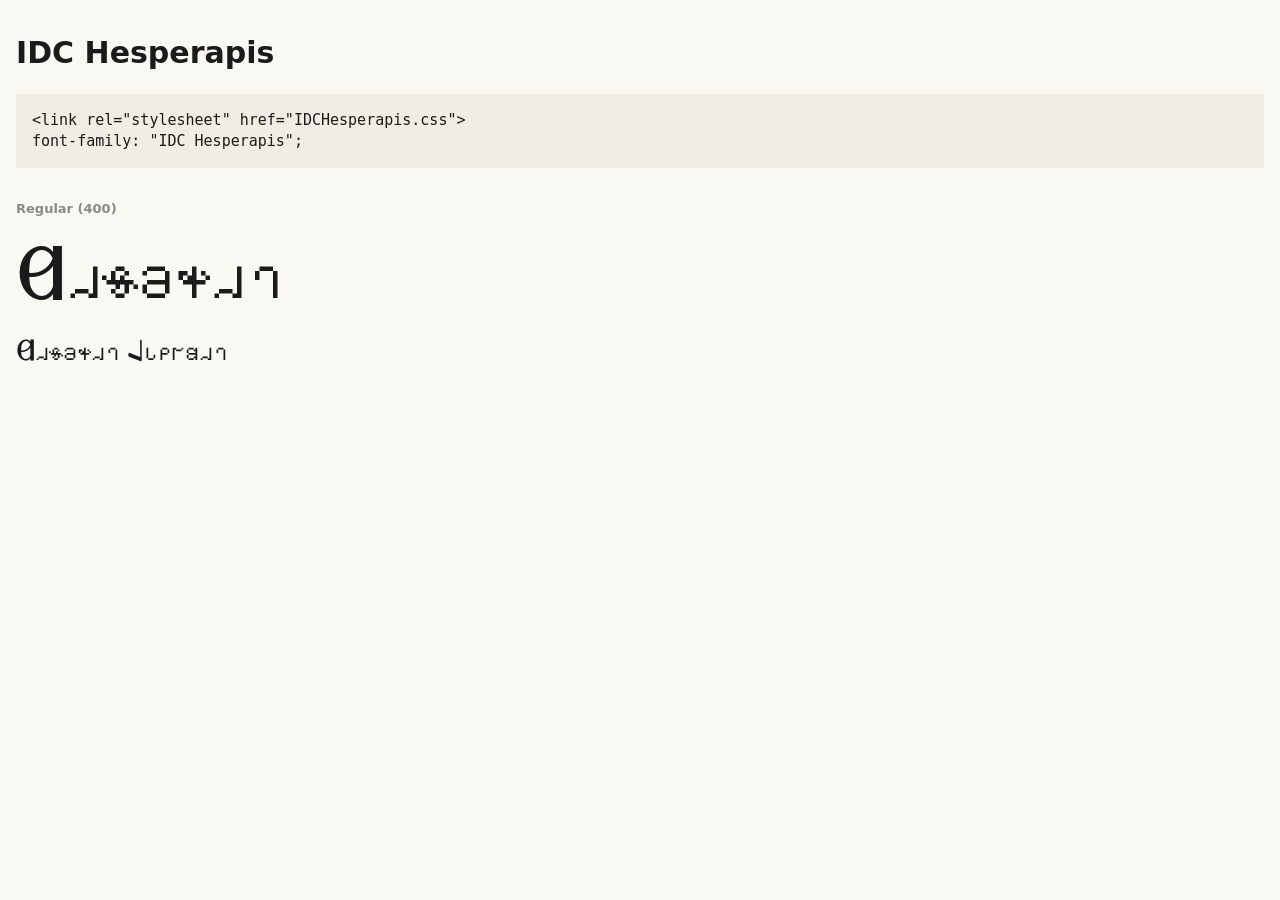
==== fonts/web/index.html @ 4ce52c42 "Build the OTF and a web font into fonts/ dtf.toml sends the OTF to fonts/ and the WOFF2, CSS and tes" ====
<!doctype html>
<html lang="en">
<head>
<meta charset="utf-8">
<meta name="viewport" content="width=device-width, initial-scale=1">
<title>IDC Hesperapis web font</title>
<link rel="stylesheet" href="IDCHesperapis.css">
<style>
  body { margin: 2rem 1rem; color: #1b1b1b; background: #faf8f3; font: 15px/1.4 system-ui, sans-serif; }
  h1, h2 { font-weight: 600; }
  h2 { margin: 2rem 0 0; font-size: 13px; color: #8a8a8a; font-family: system-ui, sans-serif; }
  section { font-family: "IDC Hesperapis", sans-serif; }
  .display { margin: 0.2em 0; font-size: 72px; line-height: 1.2; }
  .sample { margin: 0; font-size: 28px; }
  pre { background: #f0ede4; padding: 1rem; overflow-x: auto; }
</style>
</head>
<body>
<h1>IDC Hesperapis</h1>
<pre>&lt;link rel="stylesheet" href="IDCHesperapis.css"&gt;
font-family: "IDC Hesperapis";</pre>
<section style="font-weight: 400">
  <h2>Regular (400)</h2>
  <p class="display" lang="en-Dsrt">𐐔𐐯𐑅𐐨𐑉𐐯𐐻</p>
  <p class="sample" lang="en-Dsrt">𐐔𐐯𐑅𐐨𐑉𐐯𐐻 𐐈𐑊𐑁𐐲𐐺𐐯𐐻</p>
</section>
</body>
</html>
---- fonts/web/IDCHesperapis.css ----
/* IDC Hesperapis 1.0. ⓒ 2024 N. E. Davis for Illinois Deseret Consortium.  Made available under the SIL Open Font License 1.1.  “IDC Hesperapis” is a reserved font name under this license, but “Hesperapis” is not reserved. */

@font-face {
  font-family: "IDC Hesperapis";
  src: url("IDCHesperapis-Regular.woff2") format("woff2");
  font-weight: 400;
  font-style: normal;
  font-display: swap;
}
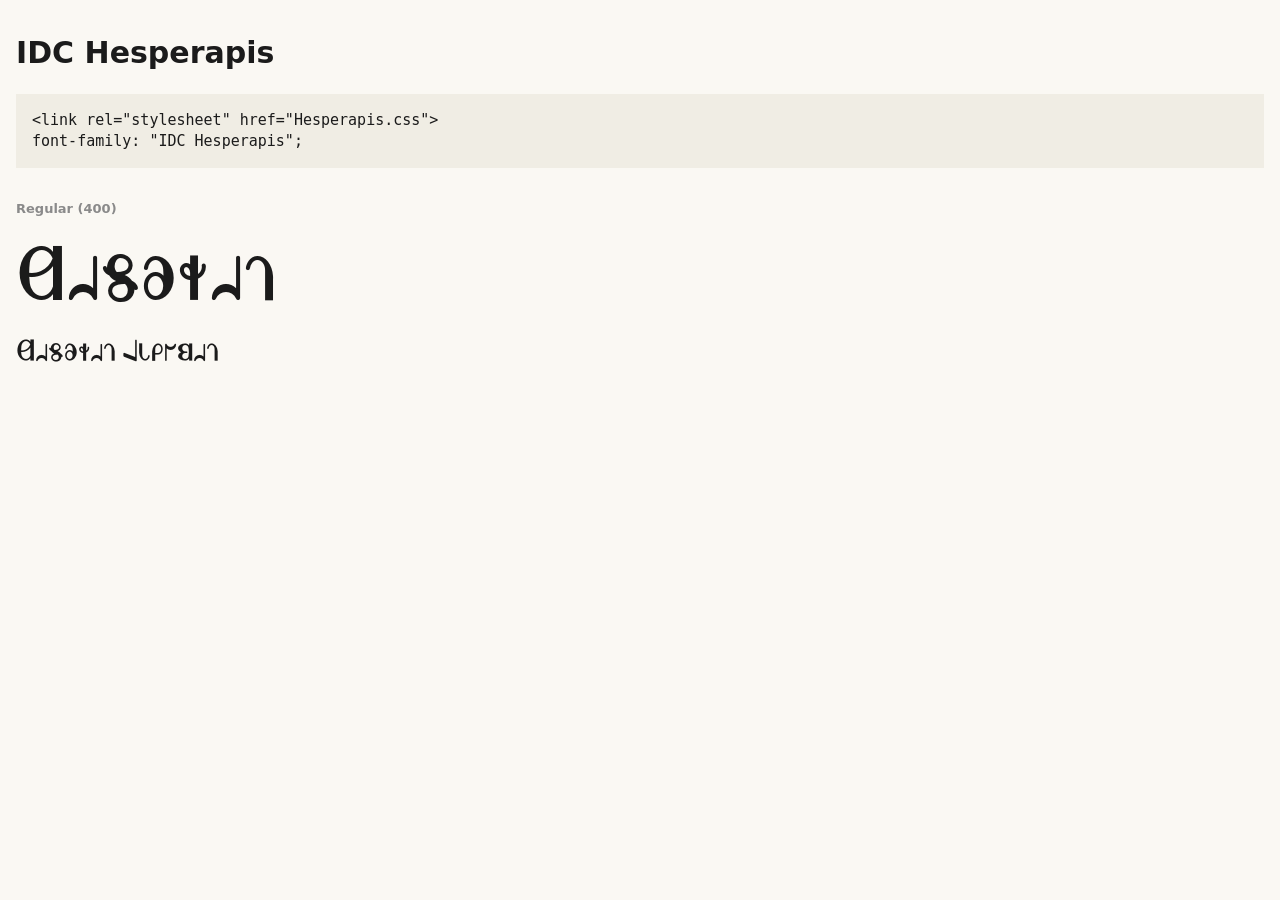
==== commit 2fe24db1: "Hesperapis 1.1: minuscules, punctuation and figures The 40 minuscules and 7 small variants: the capi" ====
--- a/fonts/web/index.html
+++ b/fonts/web/index.html
@@ -4,7 +4,7 @@
 <meta charset="utf-8">
 <meta name="viewport" content="width=device-width, initial-scale=1">
 <title>IDC Hesperapis web font</title>
-<link rel="stylesheet" href="IDCHesperapis.css">
+<link rel="stylesheet" href="Hesperapis.css">
 <style>
   body { margin: 2rem 1rem; color: #1b1b1b; background: #faf8f3; font: 15px/1.4 system-ui, sans-serif; }
   h1, h2 { font-weight: 600; }
@@ -17,7 +17,7 @@
 </head>
 <body>
 <h1>IDC Hesperapis</h1>
-<pre>&lt;link rel="stylesheet" href="IDCHesperapis.css"&gt;
+<pre>&lt;link rel="stylesheet" href="Hesperapis.css"&gt;
 font-family: "IDC Hesperapis";</pre>
 <section style="font-weight: 400">
   <h2>Regular (400)</h2>
--- a/fonts/web/Hesperapis.css
+++ b/fonts/web/Hesperapis.css
@@ -0,0 +1,9 @@
+/* IDC Hesperapis 1.1. ⓒ 2024–2026 N. E. Davis for Illinois Deseret Consortium.  Made available under the SIL Open Font License 1.1.  “IDC Hesperapis” is a reserved font name under this license, but “Hesperapis” is not reserved. */
+
+@font-face {
+  font-family: "IDC Hesperapis";
+  src: url("Hesperapis-Regular.woff2") format("woff2");
+  font-weight: 400;
+  font-style: normal;
+  font-display: swap;
+}
